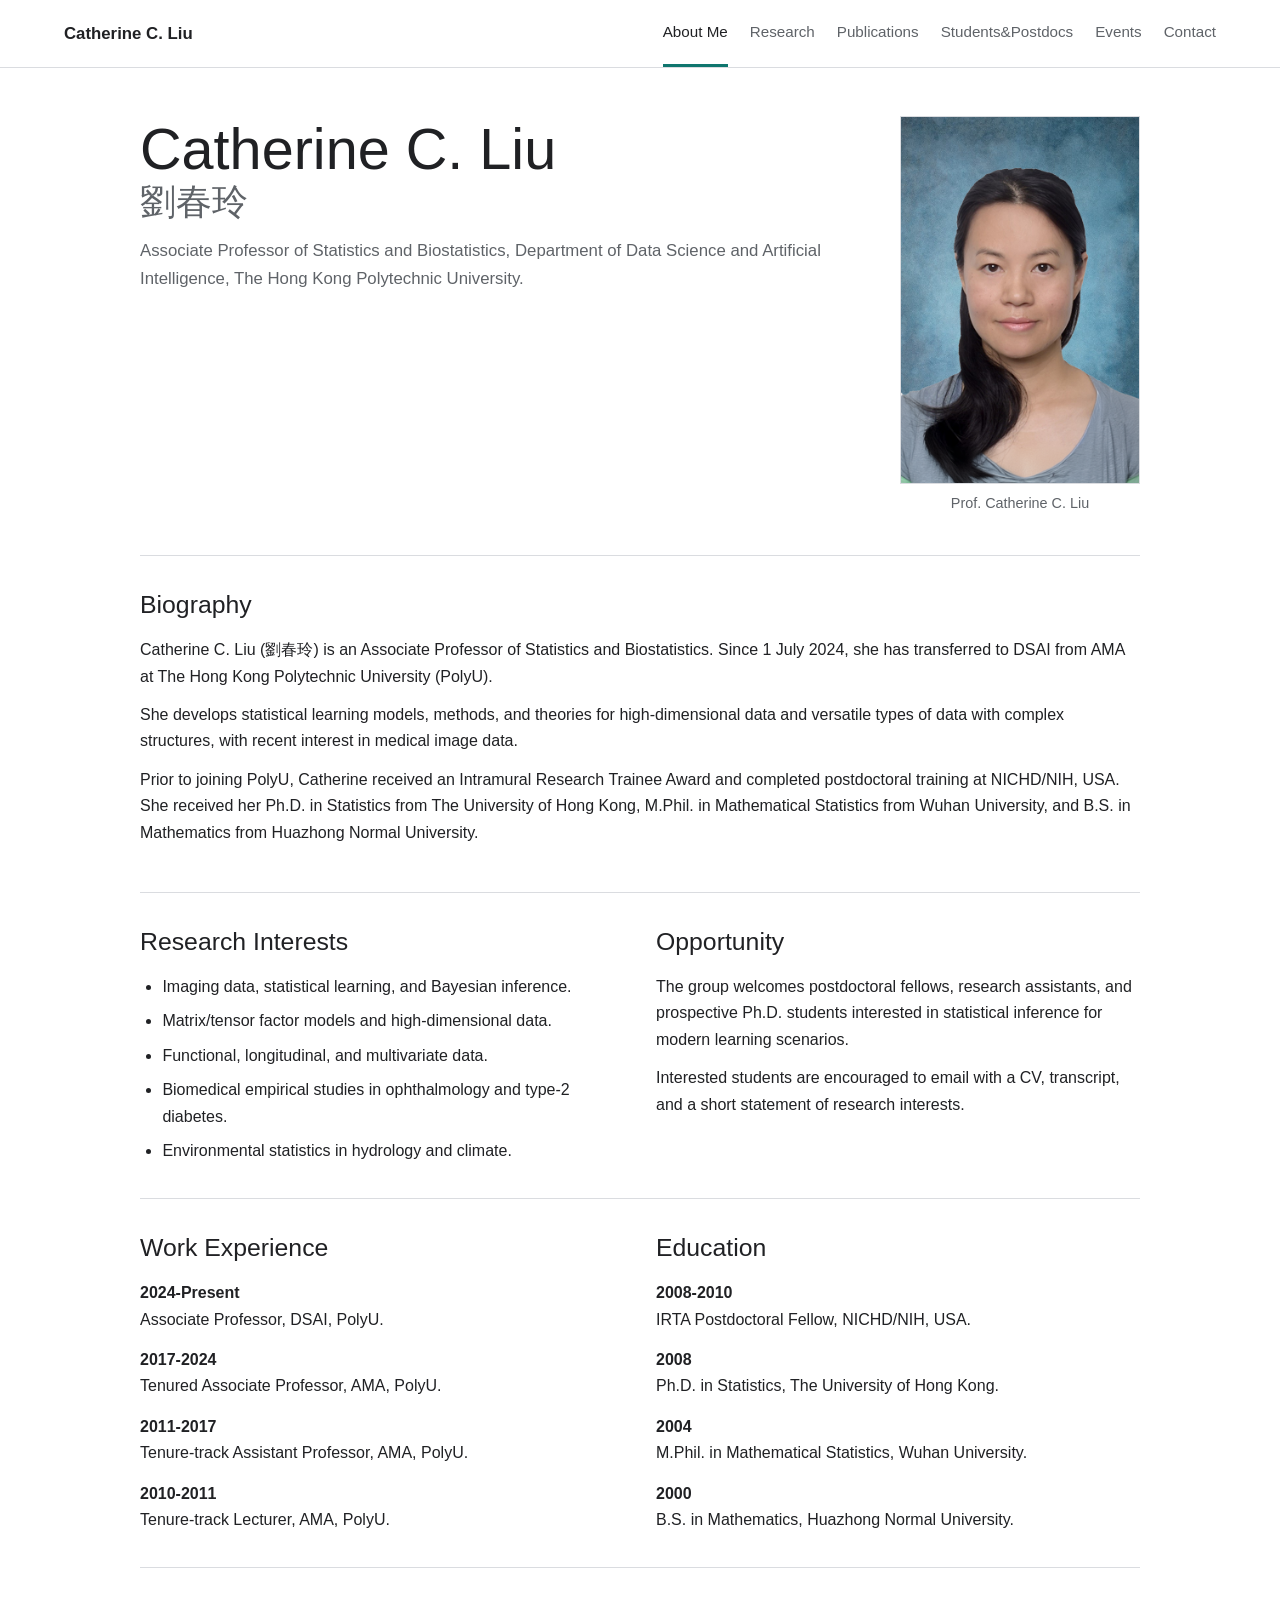
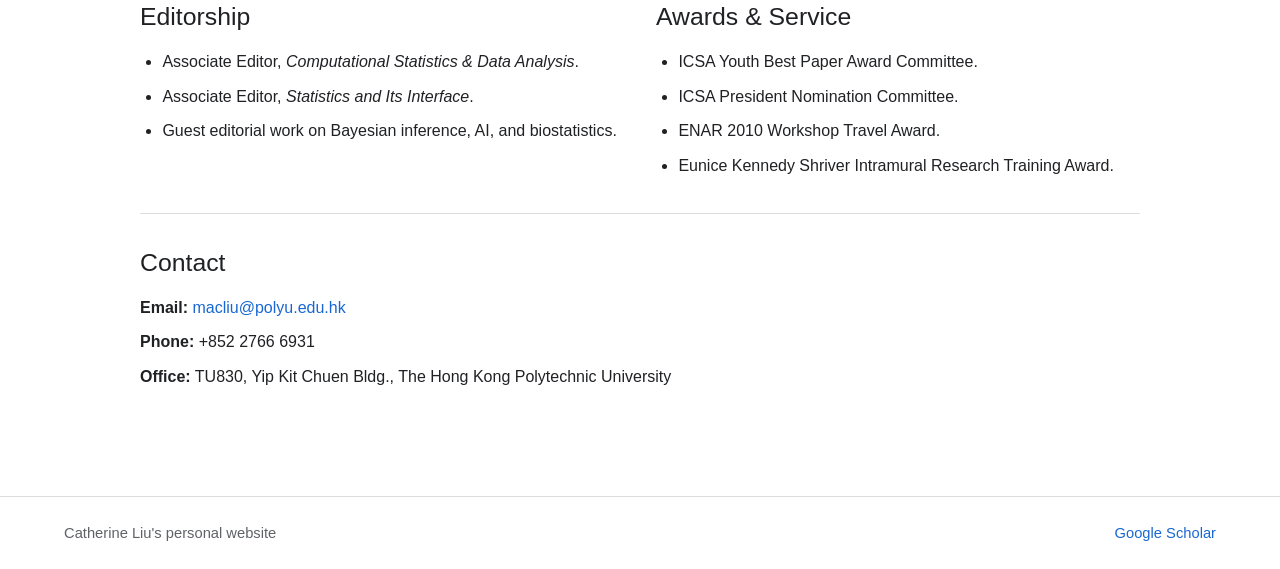
==== index.html @ 978d1c73 "Initial academic website" ====
<!doctype html>
<html lang="en">
  <head>
    <meta charset="utf-8" />
    <meta name="viewport" content="width=device-width, initial-scale=1" />
    <title>Catherine C. Liu | 劉春玲</title>
    <meta name="description" content="Academic website of Catherine C. Liu, Associate Professor of Statistics and Biostatistics at The Hong Kong Polytechnic University." />
    <link rel="stylesheet" href="styles.css?v=20260513" />
  </head>
  <body>
    <header class="topbar">
      <a class="wordmark" href="index.html">Catherine C. Liu</a>
      <button class="nav-toggle" type="button" aria-expanded="false" aria-controls="site-nav">
        <span></span><span></span><span></span>
      </button>
      <nav id="site-nav" class="site-nav" aria-label="Main navigation">
        <a aria-current="page" href="index.html">About Me</a>
        <a href="research.html">Research</a>
        <a href="publications.html">Publications</a>
        <a href="people.html">Students&Postdocs</a>
        <a href="news.html">Events</a>
        <a href="contact.html">Contact</a>
      </nav>
    </header>

    <main class="home-grid">
      <section class="site-hero">
        <div>
          <h1>Catherine C. Liu <span>劉春玲</span></h1>
          <p class="lead">
            Associate Professor of Statistics and Biostatistics, Department of Data Science and
            Artificial Intelligence, The Hong Kong Polytechnic University.
          </p>
        </div>
        <figure class="profile-photo">
          <img src="assets/google-sites/catherine-liu-profile.png" alt="Prof. Catherine C. Liu" />
          <figcaption>Prof. Catherine C. Liu</figcaption>
        </figure>
      </section>

      <section class="section">
        <h2>Biography</h2>
        <p>
          Catherine C. Liu (劉春玲) is an Associate Professor of Statistics and Biostatistics. Since
          1 July 2024, she has transferred to DSAI from AMA at The Hong Kong Polytechnic University
          (PolyU).
        </p>
        <p>
          She develops statistical learning models, methods, and theories for high-dimensional data
          and versatile types of data with complex structures, with recent interest in medical image
          data.
        </p>
        <p>
          Prior to joining PolyU, Catherine received an Intramural Research Trainee Award and
          completed postdoctoral training at NICHD/NIH, USA. She received her Ph.D. in Statistics
          from The University of Hong Kong, M.Phil. in Mathematical Statistics from Wuhan
          University, and B.S. in Mathematics from Huazhong Normal University.
        </p>
      </section>

      <section class="section two-col">
        <div>
          <h2>Research Interests</h2>
          <ul>
            <li>Imaging data, statistical learning, and Bayesian inference.</li>
            <li>Matrix/tensor factor models and high-dimensional data.</li>
            <li>Functional, longitudinal, and multivariate data.</li>
            <li>Biomedical empirical studies in ophthalmology and type-2 diabetes.</li>
            <li>Environmental statistics in hydrology and climate.</li>
          </ul>
        </div>
        <div>
          <h2>Opportunity</h2>
          <p>
            The group welcomes postdoctoral fellows, research assistants, and prospective Ph.D.
            students interested in statistical inference for modern learning scenarios.
          </p>
          <p>
            Interested students are encouraged to email with a CV, transcript, and a short statement
            of research interests.
          </p>
        </div>
      </section>

      <section class="section two-col">
        <div>
          <h2>Work Experience</h2>
          <ul class="plain-list">
            <li><strong>2024-Present</strong><br />Associate Professor, DSAI, PolyU.</li>
            <li><strong>2017-2024</strong><br />Tenured Associate Professor, AMA, PolyU.</li>
            <li><strong>2011-2017</strong><br />Tenure-track Assistant Professor, AMA, PolyU.</li>
            <li><strong>2010-2011</strong><br />Tenure-track Lecturer, AMA, PolyU.</li>
          </ul>
        </div>
        <div>
          <h2>Education</h2>
          <ul class="plain-list">
            <li><strong>2008-2010</strong><br />IRTA Postdoctoral Fellow, NICHD/NIH, USA.</li>
            <li><strong>2008</strong><br />Ph.D. in Statistics, The University of Hong Kong.</li>
            <li><strong>2004</strong><br />M.Phil. in Mathematical Statistics, Wuhan University.</li>
            <li><strong>2000</strong><br />B.S. in Mathematics, Huazhong Normal University.</li>
          </ul>
        </div>
      </section>

      <section class="section two-col">
        <div>
          <h2>Editorship</h2>
          <ul>
            <li>Associate Editor, <em>Computational Statistics & Data Analysis</em>.</li>
            <li>Associate Editor, <em>Statistics and Its Interface</em>.</li>
            <li>Guest editorial work on Bayesian inference, AI, and biostatistics.</li>
          </ul>
        </div>
        <div>
          <h2>Awards & Service</h2>
          <ul>
            <li>ICSA Youth Best Paper Award Committee.</li>
            <li>ICSA President Nomination Committee.</li>
            <li>ENAR 2010 Workshop Travel Award.</li>
            <li>Eunice Kennedy Shriver Intramural Research Training Award.</li>
          </ul>
        </div>
      </section>

      <section class="section">
        <h2>Contact</h2>
        <ul class="contact-list">
          <li><strong>Email:</strong> <a href="mailto:macliu@polyu.edu.hk">macliu@polyu.edu.hk</a></li>
          <li><strong>Phone:</strong> +852 2766 6931</li>
          <li><strong>Office:</strong> TU830, Yip Kit Chuen Bldg., The Hong Kong Polytechnic University</li>
        </ul>
      </section>
    </main>

    <footer class="footer">
      <span>Catherine Liu's personal website</span>
      <a href="https://scholar.google.com" target="_blank" rel="noreferrer">Google Scholar</a>
    </footer>
    <script src="script.js"></script>
  </body>
</html>
---- styles.css ----
:root {
  color-scheme: light;
  --text: #202124;
  --muted: #5f6368;
  --link: #1967d2;
  --line: #dadce0;
  --soft: #f8fafd;
  --accent: #0f766e;
}

* {
  box-sizing: border-box;
}

body {
  margin: 0;
  color: var(--text);
  background: #fff;
  font-family: Arial, "Noto Sans", "Helvetica Neue", sans-serif;
  font-size: 16px;
  line-height: 1.65;
}

a {
  color: var(--link);
  text-decoration: none;
}

a:hover {
  text-decoration: underline;
}

.topbar {
  position: sticky;
  top: 0;
  z-index: 10;
  display: flex;
  align-items: center;
  justify-content: space-between;
  gap: 24px;
  min-height: 64px;
  padding: 0 clamp(18px, 5vw, 72px);
  border-bottom: 1px solid var(--line);
  background: rgba(255, 255, 255, 0.96);
}

.wordmark {
  color: var(--text);
  font-size: 1.05rem;
  font-weight: 600;
  white-space: nowrap;
}

.wordmark:hover {
  text-decoration: none;
}

.seal {
  display: none;
}

.site-nav {
  display: flex;
  align-items: center;
  gap: 22px;
}

.site-nav a {
  color: var(--muted);
  font-size: 0.95rem;
  line-height: 64px;
  border-bottom: 3px solid transparent;
}

.site-nav a:hover,
.site-nav a[aria-current="page"] {
  color: var(--text);
  text-decoration: none;
  border-color: var(--accent);
}

.nav-toggle {
  display: none;
  width: 40px;
  height: 40px;
  border: 1px solid var(--line);
  border-radius: 4px;
  background: #fff;
}

.nav-toggle span {
  display: block;
  width: 18px;
  height: 2px;
  margin: 4px auto;
  background: var(--text);
}

.page,
.home-grid {
  max-width: 1080px;
  margin: 0 auto;
  padding: 48px clamp(18px, 5vw, 40px) 72px;
}

.site-hero {
  display: grid;
  grid-template-columns: minmax(0, 1fr) 240px;
  gap: clamp(32px, 6vw, 72px);
  align-items: start;
  padding-bottom: 40px;
  border-bottom: 1px solid var(--line);
}

.site-hero h1,
.page-head h1 {
  margin: 0 0 14px;
  font-size: clamp(2.1rem, 5vw, 3.6rem);
  font-weight: 500;
  line-height: 1.15;
}

.site-hero h1 span {
  display: block;
  color: var(--muted);
  font-size: 0.62em;
  font-weight: 400;
}

.lead,
.subtle {
  max-width: 760px;
  margin: 0;
  color: var(--muted);
  font-size: 1.05rem;
}

.profile-photo {
  margin: 0;
}

.profile-photo img {
  display: block;
  width: 100%;
  border: 1px solid var(--line);
}

.profile-photo figcaption {
  margin-top: 8px;
  color: var(--muted);
  font-size: 0.9rem;
  text-align: center;
}

.section,
.chapter {
  padding: 34px 0;
  border-bottom: 1px solid var(--line);
}

.section:last-child,
.chapter:last-child {
  border-bottom: 0;
}

h2 {
  margin: 0 0 16px;
  font-size: 1.55rem;
  font-weight: 500;
  line-height: 1.25;
}

h3 {
  margin: 0 0 8px;
  font-size: 1.08rem;
  font-weight: 600;
}

p {
  margin: 0 0 12px;
}

ul,
ol {
  margin: 0;
  padding-left: 1.4rem;
}

li + li {
  margin-top: 8px;
}

.two-col {
  display: grid;
  grid-template-columns: repeat(2, minmax(0, 1fr));
  gap: 32px;
}

.plain-list {
  display: grid;
  gap: 14px;
  margin: 0;
  padding: 0;
  list-style: none;
}

.plain-list li {
  margin: 0;
}

.meta {
  color: var(--muted);
}

.info-panel {
  padding: 18px 20px;
  border: 1px solid var(--line);
  background: var(--soft);
}

.page-head {
  padding-bottom: 28px;
  border-bottom: 1px solid var(--line);
}

.people-section {
  padding: 34px 0;
  border-bottom: 1px solid var(--line);
}

.people-section:last-child {
  border-bottom: 0;
}

.people-section > h2 {
  margin-bottom: 20px;
}

.people-grid {
  display: grid;
  grid-template-columns: repeat(auto-fill, minmax(180px, 1fr));
  gap: 28px 22px;
}

.person {
  min-width: 0;
}

.person img {
  display: block;
  width: 100%;
  aspect-ratio: 1 / 1;
  object-fit: cover;
  object-position: center top;
  border: 1px solid var(--line);
  background: #f1f3f4;
}

.person h3 {
  margin-top: 10px;
}

.person p {
  margin: 0;
  color: var(--muted);
  font-size: 0.93rem;
  line-height: 1.45;
}

.person-wide {
  grid-column: span 2;
}

.publication-list {
  display: grid;
  gap: 14px;
  max-width: 980px;
}

.publication-list li {
  padding-left: 4px;
}

.news-list article {
  display: grid;
  grid-template-columns: 160px minmax(0, 1fr);
  gap: 24px;
  padding: 22px 0;
  border-bottom: 1px solid var(--line);
}

.news-list article:last-child {
  border-bottom: 0;
}

.news-list time {
  color: var(--muted);
  font-weight: 600;
}

.news-list h2 {
  margin-bottom: 6px;
  font-size: 1.3rem;
}

.contact-list {
  display: grid;
  gap: 8px;
  margin: 0;
  padding: 0;
  list-style: none;
}

.contact-list li {
  margin: 0;
  overflow-wrap: anywhere;
}

.footer {
  display: flex;
  justify-content: space-between;
  gap: 24px;
  padding: 24px clamp(18px, 5vw, 72px);
  border-top: 1px solid var(--line);
  color: var(--muted);
  font-size: 0.92rem;
}

@media (max-width: 820px) {
  .nav-toggle {
    display: block;
  }

  .site-nav {
    position: absolute;
    top: 64px;
    right: 16px;
    left: 16px;
    display: none;
    flex-direction: column;
    align-items: stretch;
    gap: 0;
    border: 1px solid var(--line);
    background: #fff;
  }

  .site-nav.open {
    display: flex;
  }

  .site-nav a {
    padding: 12px 16px;
    line-height: 1.3;
    border-bottom: 1px solid var(--line);
  }

  .site-nav a[aria-current="page"] {
    border-left: 3px solid var(--accent);
  }

  .site-hero,
  .two-col {
    grid-template-columns: 1fr;
  }

  .profile-photo {
    max-width: 260px;
  }

  .news-list article {
    grid-template-columns: 1fr;
    gap: 6px;
  }

  .person-wide {
    grid-column: auto;
  }
}

@media (max-width: 520px) {
  .topbar {
    padding: 0 16px;
  }

  .wordmark {
    max-width: 230px;
    overflow: hidden;
    text-overflow: ellipsis;
  }

  .page,
  .home-grid {
    padding-top: 34px;
  }

  .people-grid {
    grid-template-columns: repeat(2, minmax(0, 1fr));
    gap: 22px 14px;
  }

  .person h3 {
    font-size: 0.98rem;
  }
}
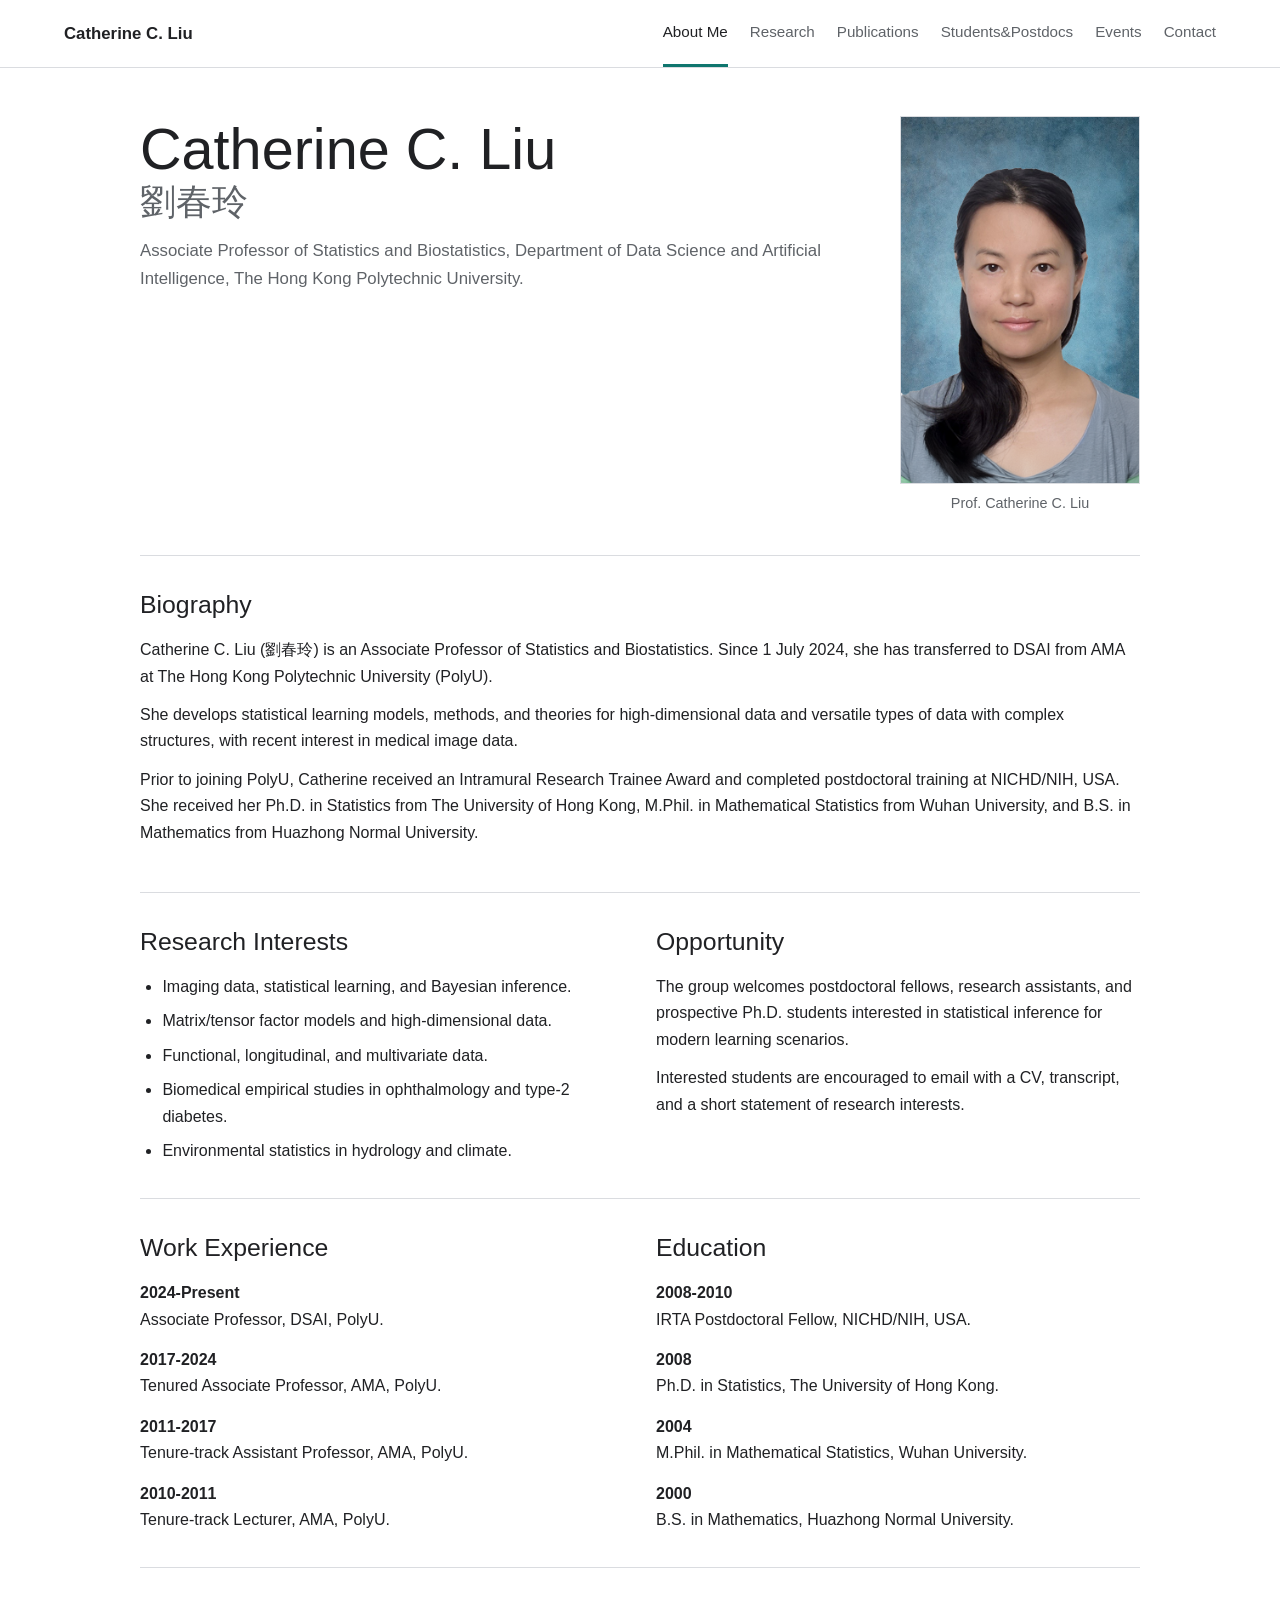
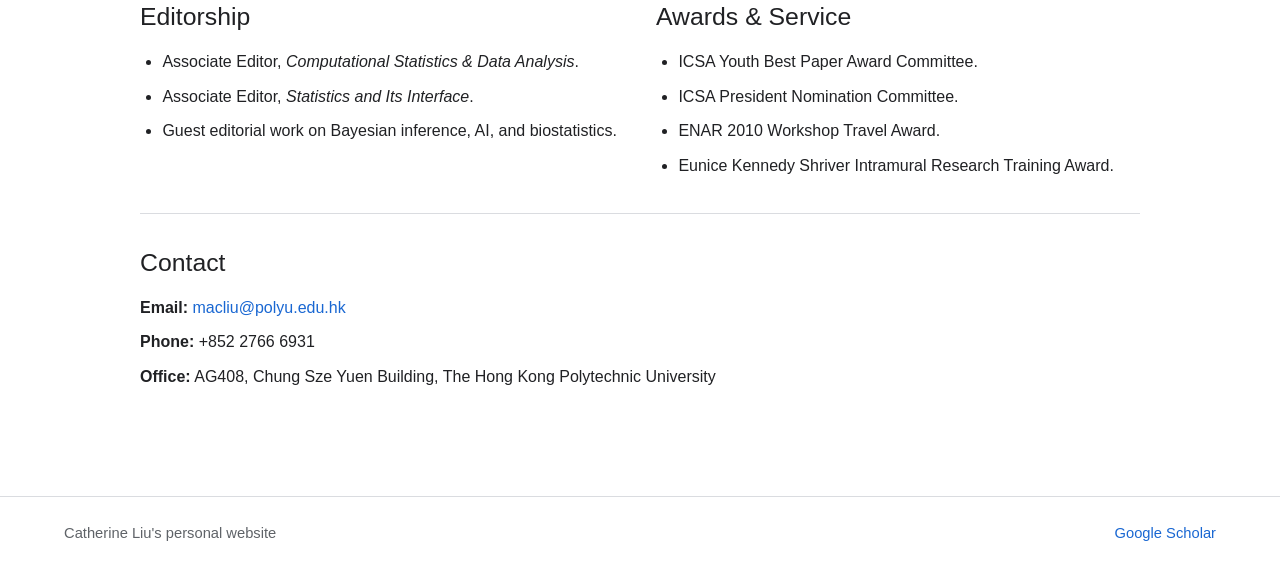
==== commit d311a4c6: "Update office location" ====
--- a/index.html
+++ b/index.html
@@ -128,7 +128,7 @@
         <ul class="contact-list">
           <li><strong>Email:</strong> <a href="mailto:macliu@polyu.edu.hk">macliu@polyu.edu.hk</a></li>
           <li><strong>Phone:</strong> +852 2766 6931</li>
-          <li><strong>Office:</strong> TU830, Yip Kit Chuen Bldg., The Hong Kong Polytechnic University</li>
+          <li><strong>Office:</strong> AG408, Chung Sze Yuen Building, The Hong Kong Polytechnic University</li>
         </ul>
       </section>
     </main>
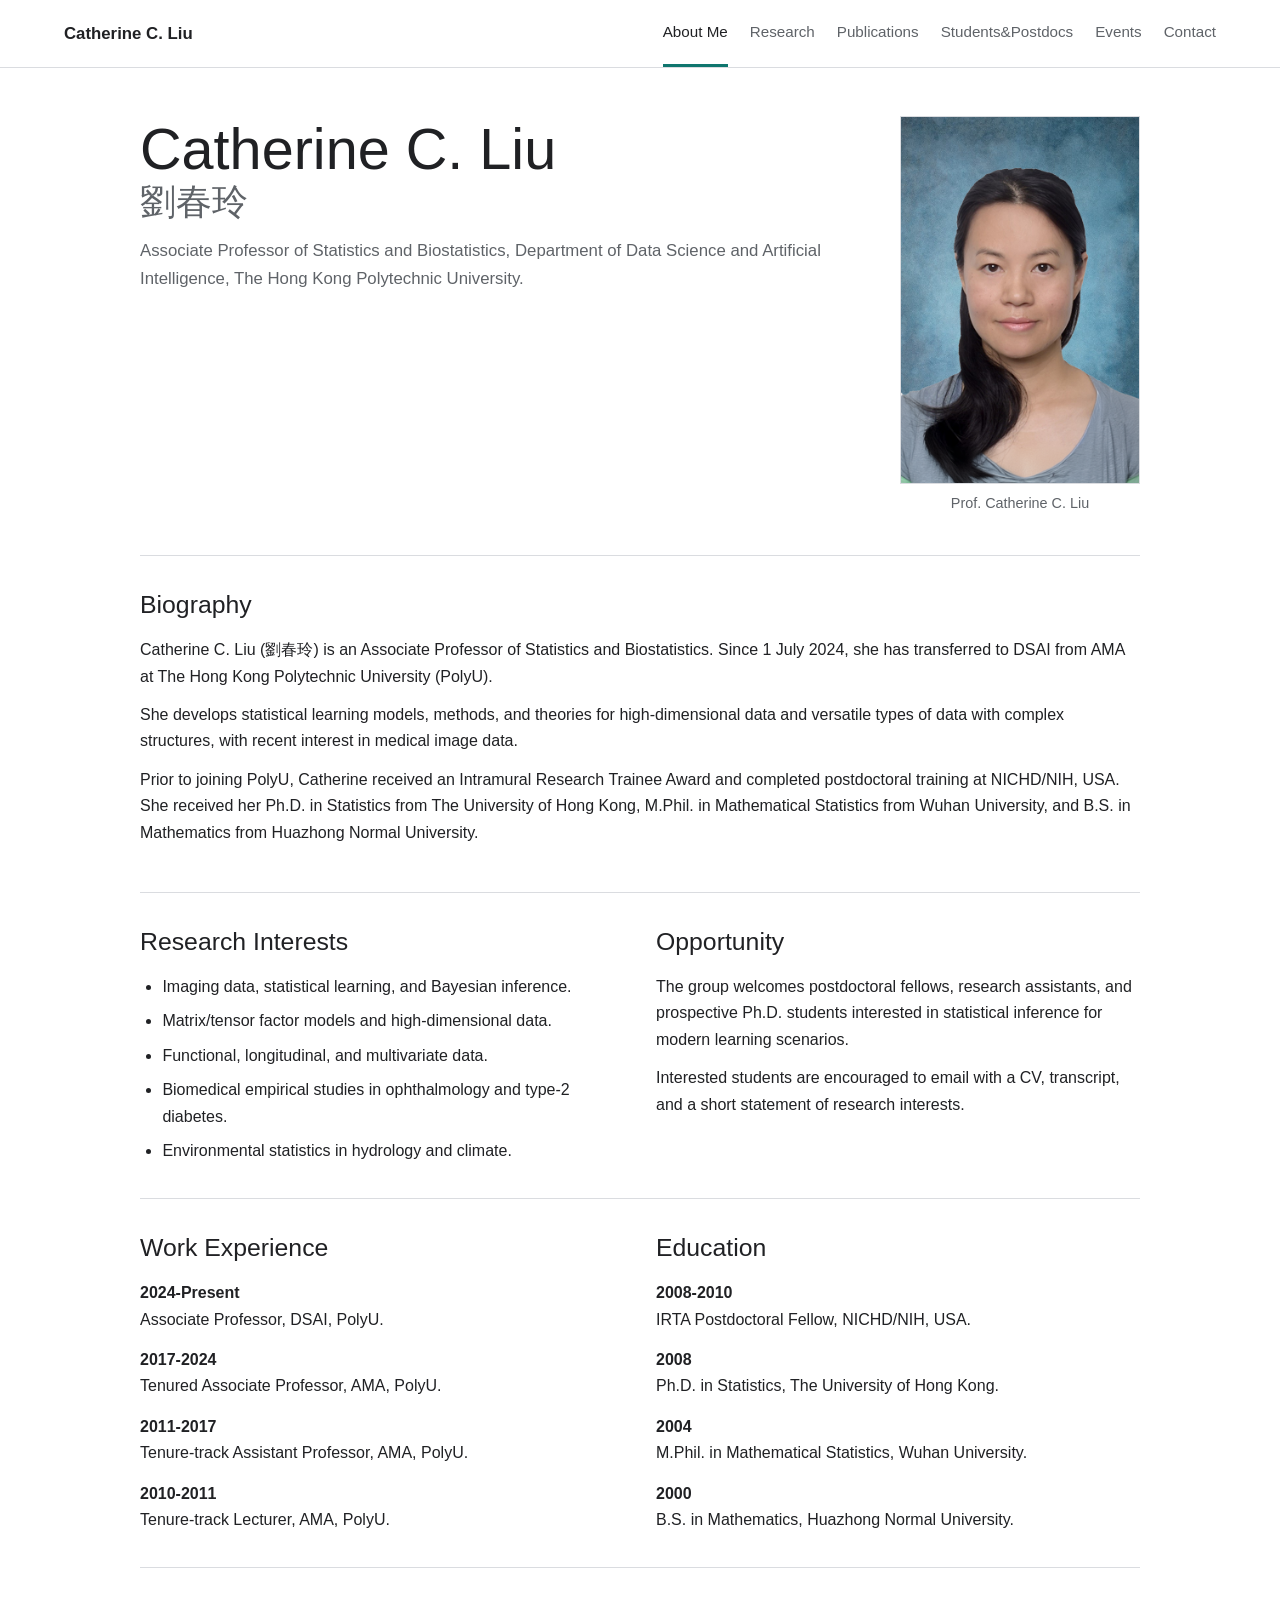
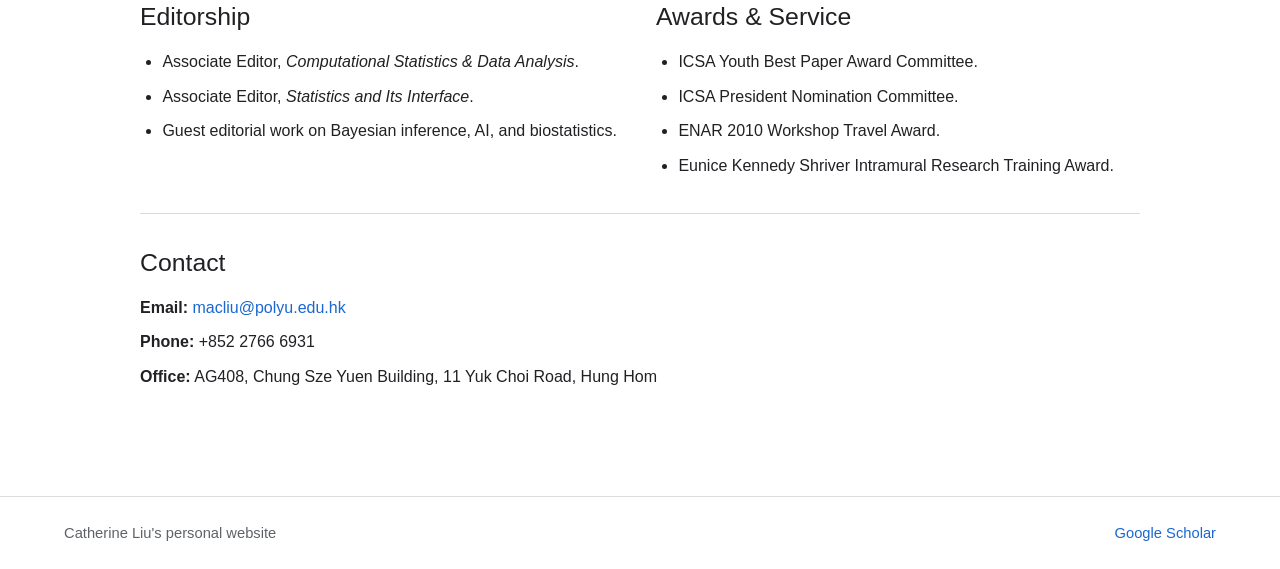
==== commit 78b43546: "Use full office address" ====
--- a/index.html
+++ b/index.html
@@ -128,7 +128,7 @@
         <ul class="contact-list">
           <li><strong>Email:</strong> <a href="mailto:macliu@polyu.edu.hk">macliu@polyu.edu.hk</a></li>
           <li><strong>Phone:</strong> +852 2766 6931</li>
-          <li><strong>Office:</strong> AG408, Chung Sze Yuen Building, The Hong Kong Polytechnic University</li>
+          <li><strong>Office:</strong> AG408, Chung Sze Yuen Building, 11 Yuk Choi Road, Hung Hom</li>
         </ul>
       </section>
     </main>
